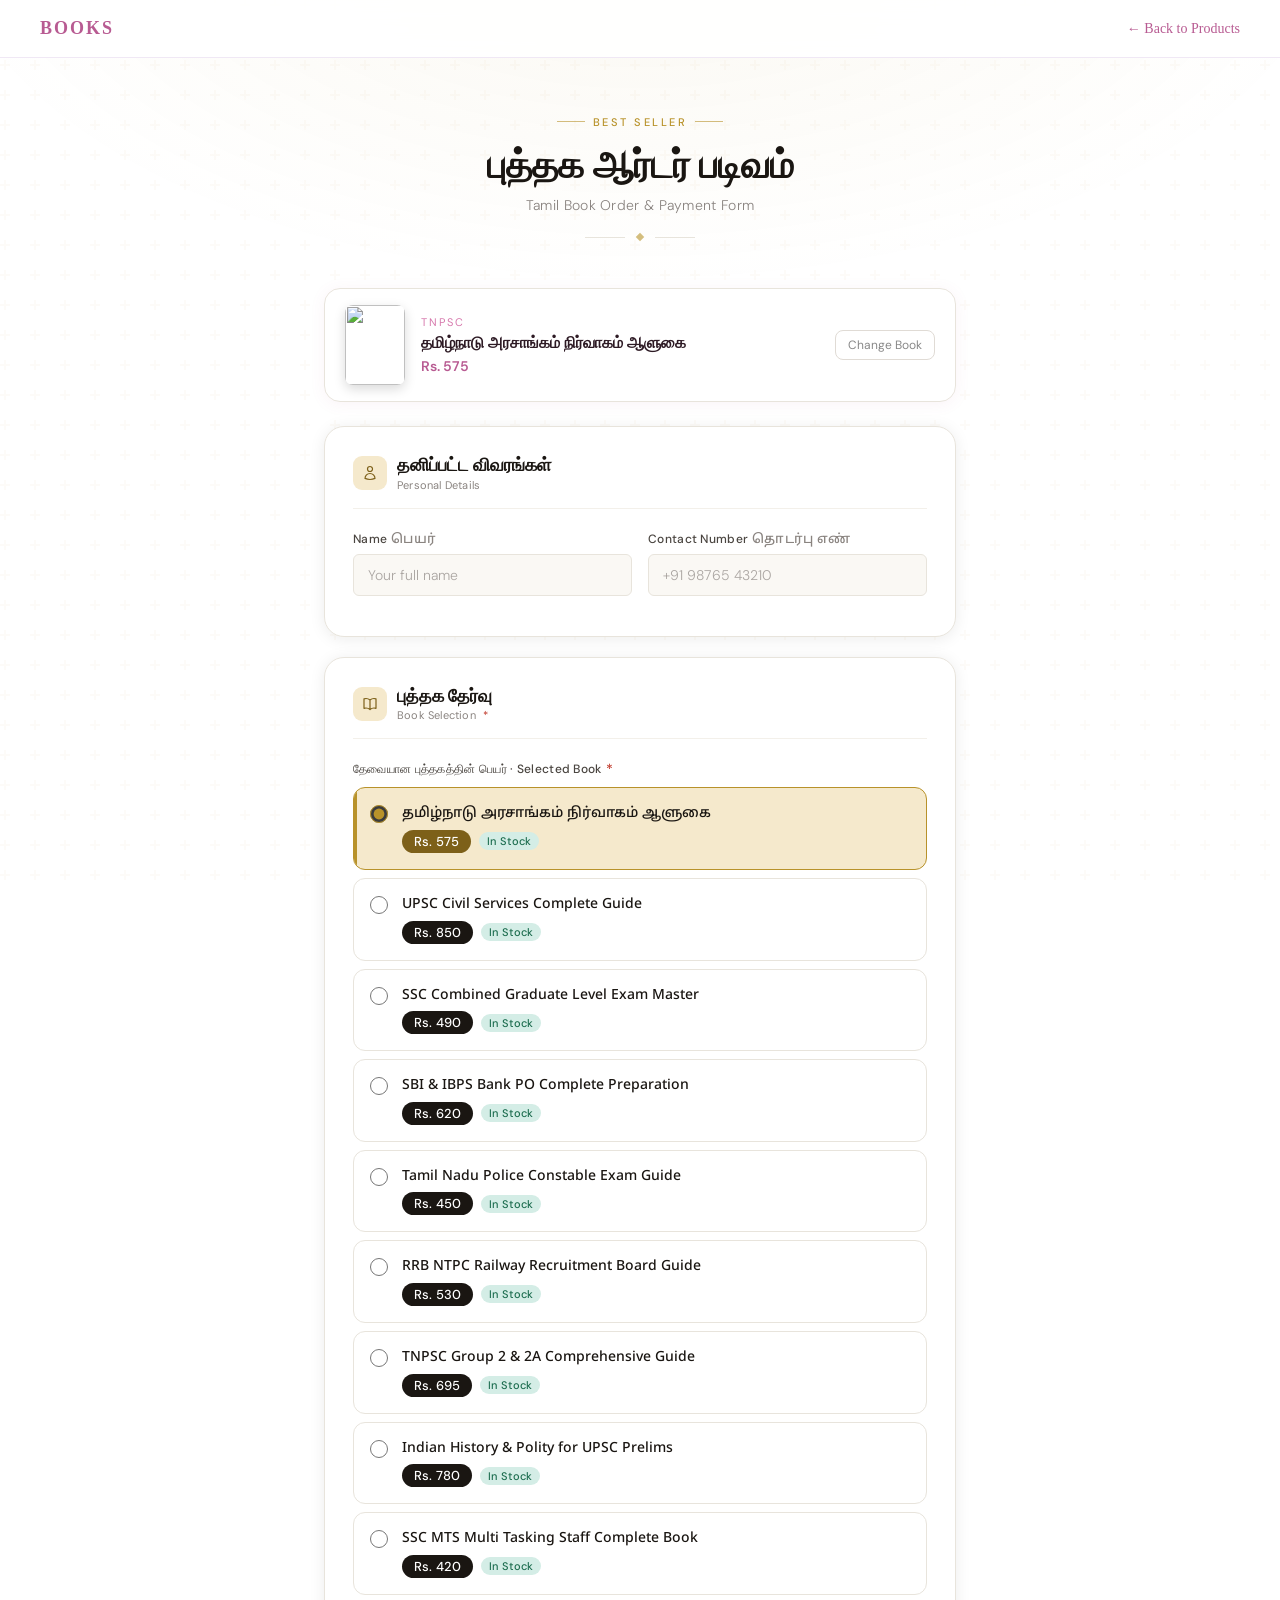
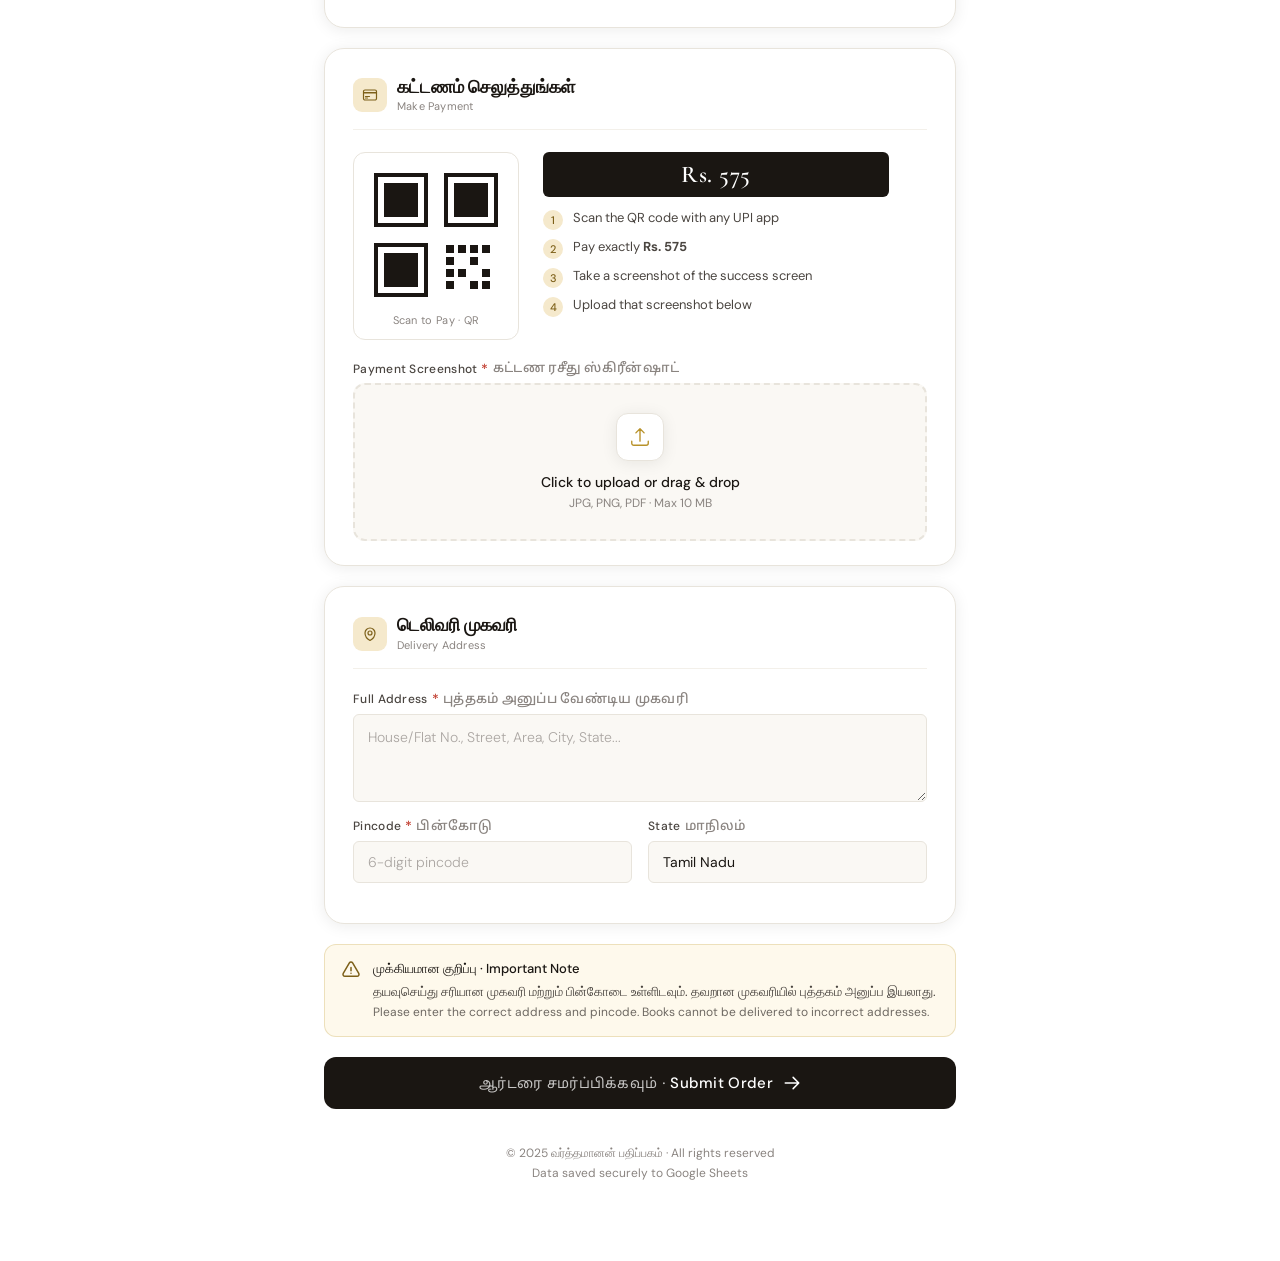
==== order.html @ db27beab "first commit" ====
<!DOCTYPE html>
<html lang="ta">
  <head>
    <meta charset="UTF-8" />
    <meta name="viewport" content="width=device-width, initial-scale=1.0" />
    <title>VARTHAMANAN — Book Order</title>
    <link rel="preconnect" href="https://fonts.googleapis.com" />
    <link rel="preconnect" href="https://fonts.gstatic.com" crossorigin />
    <link href="https://fonts.googleapis.com/css2?family=Noto+Sans+Tamil:wght@300;400;500;600&family=Cormorant+Garamond:ital,wght@0,400;0,600;1,400&family=DM+Sans:wght@300;400;500&display=swap" rel="stylesheet" />
    <link rel="stylesheet" href="./order-style.css" />
  </head>
  <body>

    <!-- NAV from main site -->
    <header style="display:flex;justify-content:space-between;align-items:center;padding:18px 40px;background:rgba(255,255,255,0.9);backdrop-filter:blur(10px);border-bottom:1px solid #f0e8f5;position:sticky;top:0;z-index:100;">
      <a href="index.html" style="font-weight:bold;letter-spacing:2px;font-size:18px;color:#b85b92;text-decoration:none;font-family:Georgia,serif;">BOOKS</a>
      <div style="display:flex;gap:12px;align-items:center;">
        <a href="products.html" style="color:#b85b92;text-decoration:none;font-family:Georgia,serif;font-size:14px;">← Back to Products</a>
      </div>
    </header>

    <div class="page-wrap">
      <!-- Header -->
      <header class="site-header">
        <div class="header-kicker">
          <span id="bookBadgeLabel">Best Seller</span>
        </div>
        <h1 class="header-title">புத்தக ஆர்டர் படிவம்</h1>
        <p class="header-subtitle">Tamil Book Order &amp; Payment Form</p>
        <div class="header-divider">
          <span></span>
          <div class="ornament"></div>
          <span></span>
        </div>
      </header>

      <!-- Selected Book Preview -->
      <div id="selectedBookPreview" style="background:white;border:1px solid #e8e4dc;border-radius:16px;padding:16px 20px;margin-bottom:24px;display:flex;align-items:center;gap:16px;box-shadow:0 2px 16px rgba(184,91,146,0.07);">
        <img id="previewImg" src="" alt="" style="width:60px;height:80px;object-fit:cover;border-radius:8px;box-shadow:0 4px 12px rgba(0,0,0,0.15);" />
        <div>
          <div style="font-size:11px;letter-spacing:2px;text-transform:uppercase;color:#d678ac;margin-bottom:4px;" id="previewCat">TNPSC</div>
          <div style="font-size:16px;font-weight:600;color:#2d1a24;font-family:'Cormorant Garamond',serif;" id="previewTitle">Loading...</div>
          <div style="font-size:14px;color:#b85b92;font-weight:600;margin-top:4px;" id="previewPrice">Rs. 575</div>
        </div>
        <a href="javascript:history.back()" style="margin-left:auto;font-size:12px;color:#888;text-decoration:none;border:1px solid #e0dbd5;padding:6px 12px;border-radius:8px;">Change Book</a>
      </div>

      <!-- Main Form -->
      <div id="mainForm">
        <!-- Personal Details -->
        <div class="card">
          <div class="card-header">
            <div class="card-icon">
              <svg viewBox="0 0 24 24" stroke-linecap="round" stroke-linejoin="round">
                <path d="M15.75 6a3.75 3.75 0 11-7.5 0 3.75 3.75 0 017.5 0zM4.501 20.118a7.5 7.5 0 0114.998 0A17.933 17.933 0 0112 21.75c-2.676 0-5.216-.584-7.499-1.632z"/>
              </svg>
            </div>
            <div>
              <div class="card-title">தனிப்பட்ட விவரங்கள்</div>
              <div class="card-subtitle">Personal Details</div>
            </div>
          </div>
          <div class="form-row">
            <div class="form-group" id="grp-name">
              <label>Name <span class="tamil-label">பெயர்</span></label>
              <input type="text" id="name" placeholder="Your full name" autocomplete="name" />
              <span class="field-error">Please enter your name.</span>
            </div>
            <div class="form-group" id="grp-phone">
              <label>Contact Number <span class="tamil-label">தொடர்பு எண்</span></label>
              <input type="tel" id="phone" placeholder="+91 98765 43210" autocomplete="tel" />
              <span class="field-error">Enter a valid phone number.</span>
            </div>
          </div>
        </div>

        <!-- Book Selection (pre-filled) -->
        <div class="card">
          <div class="card-header">
            <div class="card-icon">
              <svg viewBox="0 0 24 24" stroke-linecap="round" stroke-linejoin="round">
                <path d="M12 6.042A8.967 8.967 0 006 3.75c-1.052 0-2.062.18-3 .512v14.25A8.987 8.987 0 016 18c2.305 0 4.408.867 6 2.292m0-14.25a8.966 8.966 0 016-2.292c1.052 0 2.062.18 3 .512v14.25A8.987 8.987 0 0018 18a8.967 8.967 0 00-6 2.292m0-14.25v14.25"/>
              </svg>
            </div>
            <div>
              <div class="card-title">புத்தக தேர்வு</div>
              <div class="card-subtitle">Book Selection <span style="color:#c0392b;margin-left:4px">*</span></div>
            </div>
          </div>
          <div class="form-group" id="grp-book">
            <label>தேவையான புத்தகத்தின் பெயர் · Selected Book <span class="req">*</span></label>
            <div style="margin-top:4px" id="bookCardsContainer">
              <!-- Dynamically populated -->
            </div>
            <span class="field-error">Please select a book.</span>
          </div>
        </div>

        <!-- Payment -->
        <div class="card">
          <div class="card-header">
            <div class="card-icon">
              <svg viewBox="0 0 24 24" stroke-linecap="round" stroke-linejoin="round">
                <path d="M2.25 8.25h19.5M2.25 9h19.5m-16.5 5.25h6m-6 2.25h3m-3.75 3h15a2.25 2.25 0 002.25-2.25V6.75A2.25 2.25 0 0019.5 4.5h-15a2.25 2.25 0 00-2.25 2.25v10.5A2.25 2.25 0 004.5 19.5z"/>
              </svg>
            </div>
            <div>
              <div class="card-title">கட்டணம் செலுத்துங்கள்</div>
              <div class="card-subtitle">Make Payment</div>
            </div>
          </div>
          <div class="payment-grid">
            <div class="qr-frame">
              <!-- Placeholder QR — replace with real QR image -->
              <svg width="140" height="140" viewBox="0 0 140 140" xmlns="http://www.w3.org/2000/svg">
                <rect width="140" height="140" fill="white"/>
                <rect x="10" y="10" width="50" height="50" fill="none" stroke="#1a1612" stroke-width="4"/>
                <rect x="18" y="18" width="34" height="34" fill="#1a1612"/>
                <rect x="80" y="10" width="50" height="50" fill="none" stroke="#1a1612" stroke-width="4"/>
                <rect x="88" y="18" width="34" height="34" fill="#1a1612"/>
                <rect x="10" y="80" width="50" height="50" fill="none" stroke="#1a1612" stroke-width="4"/>
                <rect x="18" y="88" width="34" height="34" fill="#1a1612"/>
                <rect x="80" y="80" width="8" height="8" fill="#1a1612"/>
                <rect x="92" y="80" width="8" height="8" fill="#1a1612"/>
                <rect x="104" y="80" width="8" height="8" fill="#1a1612"/>
                <rect x="116" y="80" width="8" height="8" fill="#1a1612"/>
                <rect x="80" y="92" width="8" height="8" fill="#1a1612"/>
                <rect x="104" y="92" width="8" height="8" fill="#1a1612"/>
                <rect x="80" y="104" width="8" height="8" fill="#1a1612"/>
                <rect x="92" y="104" width="8" height="8" fill="#1a1612"/>
                <rect x="116" y="104" width="8" height="8" fill="#1a1612"/>
                <rect x="80" y="116" width="8" height="8" fill="#1a1612"/>
                <rect x="104" y="116" width="8" height="8" fill="#1a1612"/>
                <rect x="116" y="116" width="8" height="8" fill="#1a1612"/>
              </svg>
              <div class="qr-label">Scan to Pay · QR</div>
            </div>
            <div>
              <div class="amount-display" id="paymentAmount">Rs. 575</div>
              <div class="payment-steps">
                <div class="payment-step"><div class="ps-num">1</div><span>Scan the QR code with any UPI app</span></div>
                <div class="payment-step"><div class="ps-num">2</div><span>Pay exactly <strong id="payAmtText">Rs. 575</strong></span></div>
                <div class="payment-step"><div class="ps-num">3</div><span>Take a screenshot of the success screen</span></div>
                <div class="payment-step"><div class="ps-num">4</div><span>Upload that screenshot below</span></div>
              </div>
            </div>
          </div>
          <div style="margin-top:20px">
            <label style="margin-bottom:6px">
              Payment Screenshot <span class="req">*</span>
              <span class="tamil-label">கட்டண ரசீது ஸ்கிரீன்ஷாட்</span>
            </label>
            <div class="upload-zone" id="uploadZone">
              <input type="file" id="paymentFile" accept="image/*,.pdf" onchange="handleUpload(this)" ondragover="this.parentElement.classList.add('dragover')" ondragleave="this.parentElement.classList.remove('dragover')" />
              <div class="upload-icon-wrap">
                <svg viewBox="0 0 24 24" stroke-linecap="round" stroke-linejoin="round">
                  <path d="M3 16.5v2.25A2.25 2.25 0 005.25 21h13.5A2.25 2.25 0 0021 18.75V16.5m-13.5-9L12 3m0 0l4.5 4.5M12 3v13.5"/>
                </svg>
              </div>
              <div class="upload-main-text">Click to upload or drag &amp; drop</div>
              <div class="upload-sub-text">JPG, PNG, PDF · Max 10 MB</div>
            </div>
            <div class="upload-success" id="uploadSuccess">
              <svg viewBox="0 0 24 24" stroke-linecap="round" stroke-linejoin="round"><path d="M4.5 12.75l6 6 9-13.5"/></svg>
              <span id="uploadSuccessText">File uploaded successfully</span>
            </div>
          </div>
        </div>

        <!-- Delivery Address -->
        <div class="card">
          <div class="card-header">
            <div class="card-icon">
              <svg viewBox="0 0 24 24" stroke-linecap="round" stroke-linejoin="round">
                <path d="M15 10.5a3 3 0 11-6 0 3 3 0 016 0z"/>
                <path d="M19.5 10.5c0 7.142-7.5 11.25-7.5 11.25S4.5 17.642 4.5 10.5a7.5 7.5 0 1115 0z"/>
              </svg>
            </div>
            <div>
              <div class="card-title">டெலிவரி முகவரி</div>
              <div class="card-subtitle">Delivery Address</div>
            </div>
          </div>
          <div class="form-row full" style="margin-bottom:16px">
            <div class="form-group" id="grp-address">
              <label>Full Address <span class="req">*</span><span class="tamil-label">புத்தகம் அனுப்ப வேண்டிய முகவரி</span></label>
              <textarea id="address" placeholder="House/Flat No., Street, Area, City, State..."></textarea>
              <span class="field-error">Please enter your delivery address.</span>
            </div>
          </div>
          <div class="form-row">
            <div class="form-group" id="grp-pincode">
              <label>Pincode <span class="req">*</span><span class="tamil-label">பின்கோடு</span></label>
              <input type="text" id="pincode" maxlength="6" placeholder="6-digit pincode" inputmode="numeric" />
              <span class="field-error">Enter a valid 6-digit pincode.</span>
            </div>
            <div class="form-group">
              <label>State<span class="tamil-label">மாநிலம்</span></label>
              <input type="text" id="state" placeholder="e.g. Tamil Nadu" value="Tamil Nadu" />
            </div>
          </div>
        </div>

        <!-- Notice -->
        <div class="notice">
          <svg class="notice-icon" viewBox="0 0 24 24" stroke-linecap="round" stroke-linejoin="round">
            <path d="M12 9v3.75m-9.303 3.376c-.866 1.5.217 3.374 1.948 3.374h14.71c1.73 0 2.813-1.874 1.948-3.374L13.949 3.378c-.866-1.5-3.032-1.5-3.898 0L2.697 16.126zM12 15.75h.007v.008H12v-.008z"/>
          </svg>
          <div class="notice-text">
            <strong>முக்கியமான குறிப்பு · Important Note</strong>
            தயவுசெய்து சரியான முகவரி மற்றும் பின்கோடை உள்ளிடவும். தவறான முகவரியில் புத்தகம் அனுப்ப இயலாது.
            <br/><span style="font-size:12px;opacity:0.8">Please enter the correct address and pincode. Books cannot be delivered to incorrect addresses.</span>
          </div>
        </div>

        <!-- Submit -->
        <div class="submit-wrap">
          <button class="btn-submit" id="submitBtn" onclick="submitForm()">
            <span class="spinner" id="spinner"></span>
            <span id="btnText">
              <span class="tamil-text">ஆர்டரை சமர்ப்பிக்கவும் ·</span>
              Submit Order
            </span>
            <svg id="btnArrow" viewBox="0 0 24 24" stroke-linecap="round" stroke-linejoin="round">
              <path d="M13.5 4.5L21 12m0 0l-7.5 7.5M21 12H3"/>
            </svg>
          </button>
        </div>
      </div>

      <!-- Success Screen -->
      <div class="success-screen" id="successScreen">
        <div class="success-ring">
          <svg viewBox="0 0 24 24" stroke-linecap="round" stroke-linejoin="round">
            <path d="M4.5 12.75l6 6 9-13.5"/>
          </svg>
        </div>
        <h2 class="success-title">Order Confirmed!</h2>
        <p class="success-msg">Your book order has been successfully submitted. We'll process and dispatch it shortly.</p>
        <p class="success-msg-ta">உங்கள் புத்தக ஆர்டர் வெற்றிகரமாக பதிவு செய்யப்பட்டது. விரைவில் அனுப்பப்படும்.</p>
        <div class="success-ref" id="successRef">Order ID: —</div>
        <br/>
        <div style="display:flex;gap:12px;justify-content:center;flex-wrap:wrap;margin-top:8px;">
          <button class="btn-new-order" onclick="resetForm()">Place Another Order</button>
          <a href="products.html" class="btn-new-order" style="background:#b85b92;text-decoration:none;">Browse More Books</a>
        </div>
      </div>

      <footer class="page-footer">
        <p>© 2025 வர்த்தமானன் பதிப்பகம் · All rights reserved</p>
        <p style="margin-top:4px">Data saved securely to Google Sheets</p>
      </footer>
    </div>

    <script>
      const books = [
        { id: 1, category: 'TNPSC', title: 'தமிழ்நாடு அரசாங்கம் நிர்வாகம் ஆளுகை', price: 575, badge: 'Best Seller', img: 'https://covers.openlibrary.org/b/id/10523338-L.jpg' },
        { id: 2, category: 'UPSC', title: 'UPSC Civil Services Complete Guide', price: 850, badge: 'New Arrival', img: 'https://covers.openlibrary.org/b/id/11153222-L.jpg' },
        { id: 3, category: 'SSC', title: 'SSC Combined Graduate Level Exam Master', price: 490, badge: 'Popular', img: 'https://covers.openlibrary.org/b/id/10594765-L.jpg' },
        { id: 4, category: 'BANKING', title: 'SBI & IBPS Bank PO Complete Preparation', price: 620, badge: 'Top Rated', img: 'https://covers.openlibrary.org/b/id/10909258-L.jpg' },
        { id: 5, category: 'POLICE', title: 'Tamil Nadu Police Constable Exam Guide', price: 450, badge: 'Best Seller', img: 'https://covers.openlibrary.org/b/id/8231856-L.jpg' },
        { id: 6, category: 'RAILWAY', title: 'RRB NTPC Railway Recruitment Board Guide', price: 530, badge: 'New Edition', img: 'https://covers.openlibrary.org/b/id/10521267-L.jpg' },
        { id: 7, category: 'TNPSC', title: 'TNPSC Group 2 & 2A Comprehensive Guide', price: 695, badge: 'Best Seller', img: 'https://covers.openlibrary.org/b/id/10521267-L.jpg' },
        { id: 8, category: 'UPSC', title: 'Indian History & Polity for UPSC Prelims', price: 780, badge: 'Top Rated', img: 'https://covers.openlibrary.org/b/id/10594765-L.jpg' },
        { id: 9, category: 'SSC', title: 'SSC MTS Multi Tasking Staff Complete Book', price: 420, badge: 'Popular', img: 'https://covers.openlibrary.org/b/id/10909258-L.jpg' },
      ];

      const urlParams = new URLSearchParams(window.location.search);
      const selectedId = parseInt(urlParams.get('id')) || 1;
      const selectedBook = books.find(b => b.id === selectedId) || books[0];

      // Update preview
      document.getElementById('previewImg').src = selectedBook.img;
      document.getElementById('previewTitle').textContent = selectedBook.title;
      document.getElementById('previewCat').textContent = selectedBook.category;
      document.getElementById('previewPrice').textContent = 'Rs. ' + selectedBook.price;
      document.getElementById('bookBadgeLabel').textContent = selectedBook.badge;
      document.getElementById('paymentAmount').textContent = 'Rs. ' + selectedBook.price;
      document.getElementById('payAmtText').textContent = 'Rs. ' + selectedBook.price;

      // Render book cards (pre-select current book, show all options)
      const container = document.getElementById('bookCardsContainer');
      container.innerHTML = books.map(b => `
        <div class="book-card ${b.id === selectedId ? 'selected' : ''}" id="bookCard${b.id}" onclick="selectBook(this,'bookRadio${b.id}','${b.price}')">
          <input type="radio" name="book" id="bookRadio${b.id}" value="${b.title}" ${b.id === selectedId ? 'checked' : ''} />
          <div class="book-info">
            <div class="book-name">${b.title}</div>
            <div class="book-meta">
              <span class="price-tag">Rs. ${b.price}</span>
              <span class="avail-badge">In Stock</span>
            </div>
          </div>
        </div>
      `).join('');

      let uploadedFile = null;
      let currentPrice = selectedBook.price;

      function selectBook(card, radioId, price) {
        document.querySelectorAll('.book-card').forEach(c => c.classList.remove('selected'));
        card.classList.add('selected');
        document.getElementById(radioId).checked = true;
        clearError('grp-book');
        currentPrice = price;
        document.getElementById('paymentAmount').textContent = 'Rs. ' + price;
        document.getElementById('payAmtText').textContent = 'Rs. ' + price;
      }

      function handleUpload(input) {
        if (!input.files || !input.files[0]) return;
        uploadedFile = input.files[0];
        const el = document.getElementById('uploadSuccess');
        document.getElementById('uploadSuccessText').textContent = '✓ ' + uploadedFile.name;
        el.classList.add('show');
        document.getElementById('uploadZone').style.borderColor = 'var(--green)';
        input.parentElement.classList.remove('dragover');
      }

      function setError(groupId, msg) {
        const g = document.getElementById(groupId);
        if (!g) return;
        g.classList.add('has-error');
        const e = g.querySelector('.field-error');
        if (e && msg) e.textContent = msg;
      }

      function clearError(groupId) {
        const g = document.getElementById(groupId);
        if (g) g.classList.remove('has-error');
      }

      document.querySelectorAll('input, textarea').forEach(el => {
        el.addEventListener('input', () => clearError(el.closest('.form-group')?.id));
      });

      async function submitForm() {
        let valid = true;

        function fileToBase64(file) {
          return new Promise((resolve, reject) => {
            const reader = new FileReader();
            reader.readAsDataURL(file);
            reader.onload = () => resolve(reader.result);
            reader.onerror = error => reject(error);
          });
        }

        const name = document.getElementById('name').value.trim();
        const phone = document.getElementById('phone').value.trim();
        const book = document.querySelector('input[name="book"]:checked');
        const address = document.getElementById('address').value.trim();
        const pincode = document.getElementById('pincode').value.trim();
        const gsUrl = 'https://script.google.com/macros/s/AKfycbxJbx90FDDEFKErMP4-sfPPcsj8jLGQ_5H6HNcYlM1YfmKOBkejlnZt8O0Jnx4tTmvB/exec';

        if (!book) { setError('grp-book', 'Please select a book.'); valid = false; }
        if (!address) { setError('grp-address', 'Please enter your delivery address.'); valid = false; }
        if (!pincode || !/^\d{6}$/.test(pincode)) { setError('grp-pincode', 'Enter a valid 6-digit pincode.'); valid = false; }

        if (!valid) {
          document.querySelector('.has-error')?.scrollIntoView({ behavior: 'smooth', block: 'center' });
          return;
        }

        const btn = document.getElementById('submitBtn');
        btn.disabled = true;
        document.getElementById('spinner').style.display = 'block';
        document.getElementById('btnText').style.display = 'none';
        document.getElementById('btnArrow').style.display = 'none';

        const orderId = 'ORD-' + Date.now().toString(36).toUpperCase();
        let base64Image = '';
        if (uploadedFile) base64Image = await fileToBase64(uploadedFile);

        const payload = {
          orderId,
          timestamp: new Date().toLocaleString('en-IN', { timeZone: 'Asia/Kolkata' }),
          name: name || '—',
          phone: phone || '—',
          book: book.value + ' — Rs.' + currentPrice,
          image: base64Image,
          address,
          pincode,
          state: document.getElementById('state').value.trim() || 'Tamil Nadu',
        };

        const formData = new URLSearchParams();
        for (let key in payload) formData.append(key, payload[key]);

        try {
          await fetch(gsUrl, { method: 'POST', mode: 'no-cors', body: formData });
          document.getElementById('mainForm').style.display = 'none';
          const ss = document.getElementById('successScreen');
          ss.style.display = 'block';
          document.getElementById('successRef').textContent = 'Order ID: ' + orderId;
          window.scrollTo({ top: 0, behavior: 'smooth' });
        } catch (err) {
          btn.disabled = false;
          document.getElementById('spinner').style.display = 'none';
          document.getElementById('btnText').style.display = 'inline';
          document.getElementById('btnArrow').style.display = 'inline';
          alert('Submission failed. Please try again.\n' + err.message);
        }
      }

      function resetForm() {
        document.getElementById('mainForm').style.display = 'block';
        document.getElementById('successScreen').style.display = 'none';
        document.getElementById('name').value = '';
        document.getElementById('phone').value = '';
        document.getElementById('address').value = '';
        document.getElementById('pincode').value = '';
        document.querySelectorAll('.book-card').forEach(c => c.classList.remove('selected'));
        document.getElementById(`bookCard${selectedId}`)?.classList.add('selected');
        document.getElementById(`bookRadio${selectedId}`).checked = true;
        document.getElementById('uploadSuccess').classList.remove('show');
        document.getElementById('uploadZone').style.borderColor = '';
        uploadedFile = null;
        const btn = document.getElementById('submitBtn');
        btn.disabled = false;
        document.getElementById('spinner').style.display = 'none';
        document.getElementById('btnText').style.display = 'inline';
        document.getElementById('btnArrow').style.display = 'inline';
        window.scrollTo({ top: 0, behavior: 'smooth' });
      }
    </script>
  </body>
</html>
---- order-style.css ----
:root {
  --ink: #1a1612; --ink-soft: #4a4540; --ink-muted: #8a8480;
  --paper: #faf8f4; --paper-2: #f3f0ea; --paper-3: #e8e4dc;
  --gold: #b8922a; --gold-lt: #f5e9cc; --gold-dk: #7d6019;
  --red: #c0392b; --green: #1e6e50; --green-lt: #d4ede6;
  --radius-sm: 6px; --radius: 12px; --radius-lg: 20px;
  --shadow: 0 2px 16px rgba(26,22,18,0.08);
  --shadow-lg: 0 8px 40px rgba(26,22,18,0.14);
}
*,*::before,*::after { box-sizing:border-box; margin:0; padding:0; }
html { scroll-behavior:smooth; }
body {
  font-family:"DM Sans",sans-serif; background:white;
  color:var(--ink); min-height:100vh; overflow-x:hidden;
}
body::before {
  content:""; position:fixed; inset:0;
  background-image:radial-gradient(ellipse 80% 60% at 50% -10%,rgba(184,146,42,0.07) 0%,transparent 70%),
    url("data:image/svg+xml,%3Csvg width='60' height='60' viewBox='0 0 60 60' xmlns='http://www.w3.org/2000/svg'%3E%3Cg fill='none' fill-rule='evenodd'%3E%3Cg fill='%23b8922a' fill-opacity='0.03'%3E%3Cpath d='M36 34v-4h-2v4h-4v2h4v4h2v-4h4v-2h-4zm0-30V0h-2v4h-4v2h4v4h2V6h4V4h-4zM6 34v-4H4v4H0v2h4v4h2v-4h4v-2H6zM6 4V0H4v4H0v2h4v4h2V6h4V4H6z'/%3E%3C/g%3E%3C/g%3E%3C/svg%3E");
  pointer-events:none; z-index:0;
}
.page-wrap { position:relative; z-index:1; max-width:680px; margin:0 auto; padding:48px 24px 80px; }
.site-header { text-align:center; margin-bottom:48px; animation:fadeUp 0.6s ease both; }
.header-kicker {
  display:inline-flex; align-items:center; gap:8px; font-size:11px;
  letter-spacing:2.5px; text-transform:uppercase; color:var(--gold);
  font-weight:500; margin-bottom:16px;
}
.header-kicker::before,.header-kicker::after { content:""; display:block; width:28px; height:1px; background:var(--gold); opacity:0.6; }
.header-title { font-family:"Cormorant Garamond",serif; font-size:38px; font-weight:600; line-height:1.15; color:var(--ink); margin-bottom:8px; }
.header-subtitle { font-size:14px; color:var(--ink-muted); font-weight:300; letter-spacing:0.3px; }
.header-divider { display:flex; align-items:center; gap:12px; margin-top:20px; justify-content:center; }
.header-divider span { width:40px; height:1px; background:var(--paper-3); }
.header-divider .ornament { width:6px; height:6px; background:var(--gold); transform:rotate(45deg); opacity:0.6; }
.card {
  background:white; border:1px solid var(--paper-3); border-radius:var(--radius-lg);
  padding:28px 28px 24px; margin-bottom:20px; box-shadow:var(--shadow);
  animation:fadeUp 0.5s ease both;
}
.card:nth-child(2){animation-delay:0.1s;} .card:nth-child(3){animation-delay:0.2s;}
.card:nth-child(4){animation-delay:0.3s;} .card:nth-child(5){animation-delay:0.4s;}
.card-header { display:flex; align-items:center; gap:10px; margin-bottom:22px; padding-bottom:16px; border-bottom:1px solid var(--paper-2); }
.card-icon { width:34px; height:34px; border-radius:9px; background:var(--gold-lt); display:flex; align-items:center; justify-content:center; flex-shrink:0; }
.card-icon svg { width:16px; height:16px; stroke:var(--gold-dk); fill:none; stroke-width:1.8; }
.card-title { font-family:"Cormorant Garamond",serif; font-size:18px; font-weight:600; color:var(--ink); line-height:1.2; }
.card-subtitle { font-size:11px; color:var(--ink-muted); margin-top:1px; letter-spacing:0.2px; }
.form-row { display:grid; grid-template-columns:1fr 1fr; gap:16px; margin-bottom:16px; }
.form-row.full { grid-template-columns:1fr; }
.form-group { display:flex; flex-direction:column; gap:6px; }
label { font-size:12px; font-weight:500; color:var(--ink-soft); letter-spacing:0.3px; display:flex; align-items:center; gap:4px; }
label .req { color:var(--red); font-size:14px; line-height:1; }
.tamil-label { font-family:"Noto Sans Tamil",sans-serif; font-size:13px; color:var(--ink-muted); display:block; margin-top:1px; }
input[type="text"],input[type="tel"],input[type="number"],textarea,select {
  width:100%; padding:11px 14px; border:1.5px solid var(--paper-3); border-radius:var(--radius-sm);
  font-size:14px; font-family:"DM Sans",sans-serif; color:var(--ink); background:var(--paper);
  transition:border-color 0.2s,box-shadow 0.2s,background 0.2s; outline:none; -webkit-appearance:none;
}
input:focus,textarea:focus,select:focus { border-color:var(--gold); background:white; box-shadow:0 0 0 3px rgba(184,146,42,0.12); }
input::placeholder,textarea::placeholder { color:var(--ink-muted); opacity:0.7; font-weight:300; }
textarea { resize:vertical; min-height:88px; line-height:1.6; }
.book-card {
  border:1.5px solid var(--paper-3); border-radius:var(--radius); padding:16px; cursor:pointer;
  transition:all 0.2s; display:flex; gap:14px; align-items:flex-start;
  position:relative; overflow:hidden; margin-bottom:8px;
}
.book-card::before { content:""; position:absolute; left:0; top:0; bottom:0; width:3px; background:transparent; transition:background 0.2s; }
.book-card:hover { border-color:rgba(184,146,42,0.4); background:#fdfcf6; }
.book-card.selected { border-color:var(--gold); background:var(--gold-lt); }
.book-card.selected::before { background:var(--gold); }
.book-card input[type="radio"] { width:18px; height:18px; accent-color:var(--gold); margin-top:1px; flex-shrink:0; cursor:pointer; }
.book-info { flex:1; }
.book-name { font-family:"Noto Sans Tamil",sans-serif; font-size:14px; font-weight:500; color:var(--ink); margin-bottom:6px; line-height:1.4; }
.book-meta { display:flex; align-items:center; gap:8px; flex-wrap:wrap; }
.price-tag { background:var(--ink); color:white; font-size:13px; font-weight:500; padding:3px 12px; border-radius:30px; letter-spacing:0.2px; }
.book-card.selected .price-tag { background:var(--gold-dk); }
.avail-badge { font-size:11px; color:var(--green); background:var(--green-lt); padding:2px 8px; border-radius:20px; font-weight:500; }
.payment-grid { display:grid; grid-template-columns:auto 1fr; gap:24px; align-items:start; }
.qr-frame { background:white; border:1.5px solid var(--paper-3); border-radius:var(--radius); padding:12px; display:flex; flex-direction:column; align-items:center; gap:8px; min-width:160px; }
.qr-label { font-size:11px; color:var(--ink-muted); text-align:center; letter-spacing:0.3px; }
.amount-display { background:var(--ink); color:white; font-family:"Cormorant Garamond",serif; font-size:24px; font-weight:600; padding:8px 18px; border-radius:var(--radius-sm); letter-spacing:0.5px; text-align:center; margin-bottom:12px; width:90%; }
.payment-steps { display:flex; flex-direction:column; gap:8px; }
.payment-step { display:flex; align-items:flex-start; gap:10px; font-size:13px; color:var(--ink-soft); line-height:1.4; }
.payment-step .ps-num { width:20px; height:20px; border-radius:50%; background:var(--gold-lt); color:var(--gold-dk); font-size:11px; font-weight:500; display:flex; align-items:center; justify-content:center; flex-shrink:0; margin-top:1px; }
.upload-zone { position:relative; border:2px dashed var(--paper-3); border-radius:var(--radius); padding:28px 20px; text-align:center; cursor:pointer; transition:all 0.25s; background:var(--paper); }
.upload-zone:hover,.upload-zone.dragover { border-color:var(--gold); background:var(--gold-lt); }
.upload-zone input[type="file"] { position:absolute; inset:0; opacity:0; cursor:pointer; width:100%; height:100%; border:none; background:none; box-shadow:none; padding:0; }
.upload-zone input[type="file"]:focus { box-shadow:none; border:none; }
.upload-icon-wrap { width:48px; height:48px; margin:0 auto 12px; border-radius:12px; background:white; border:1px solid var(--paper-3); display:flex; align-items:center; justify-content:center; box-shadow:var(--shadow); }
.upload-icon-wrap svg { width:22px; height:22px; stroke:var(--gold); fill:none; stroke-width:1.5; }
.upload-main-text { font-size:14px; font-weight:500; color:var(--ink); margin-bottom:4px; }
.upload-sub-text { font-size:12px; color:var(--ink-muted); }
.upload-success { display:none; align-items:center; gap:10px; background:var(--green-lt); border-radius:var(--radius-sm); padding:10px 14px; margin-top:10px; font-size:13px; color:var(--green); font-weight:500; }
.upload-success.show { display:flex; }
.upload-success svg { width:16px; height:16px; stroke:var(--green); fill:none; stroke-width:2.5; flex-shrink:0; }
.notice { display:flex; gap:12px; background:#fef9ec; border:1px solid rgba(184,146,42,0.25); border-radius:var(--radius); padding:14px 16px; margin-bottom:20px; }
.notice-icon { width:20px; height:20px; flex-shrink:0; stroke:var(--gold-dk); fill:none; stroke-width:1.8; margin-top:1px; }
.notice-text { font-size:13px; color:var(--ink-soft); line-height:1.55; }
.notice-text strong { color:var(--ink); font-weight:500; display:block; margin-bottom:3px; }
.submit-wrap { animation:fadeUp 0.5s 0.5s ease both; }
.btn-submit { width:100%; padding:16px 24px; background:var(--ink); color:white; border:none; border-radius:var(--radius); font-family:"DM Sans",sans-serif; font-size:15px; font-weight:500; letter-spacing:0.3px; cursor:pointer; transition:all 0.25s; display:flex; align-items:center; justify-content:center; gap:10px; position:relative; overflow:hidden; }
.btn-submit:hover { background:#2d2820; transform:translateY(-1px); box-shadow:0 6px 24px rgba(26,22,18,0.2); }
.btn-submit:disabled { background:var(--ink-muted); cursor:not-allowed; transform:none; }
.btn-submit .tamil-text { font-family:"Noto Sans Tamil",sans-serif; font-size:14px; font-weight:400; opacity:0.75; }
.btn-submit svg { width:18px; height:18px; stroke:currentColor; fill:none; stroke-width:2; }
.spinner { width:18px; height:18px; border:2px solid rgba(255,255,255,0.3); border-top-color:white; border-radius:50%; animation:spin 0.7s linear infinite; display:none; }
.success-screen { display:none; text-align:center; padding:60px 24px; animation:fadeUp 0.6s ease both; }
.success-ring { width:80px; height:80px; border-radius:50%; background:var(--green-lt); display:flex; align-items:center; justify-content:center; margin:0 auto 24px; animation:popIn 0.5s cubic-bezier(0.175,0.885,0.32,1.275) both; }
.success-ring svg { width:36px; height:36px; stroke:var(--green); fill:none; stroke-width:2.5; stroke-dasharray:60; stroke-dashoffset:60; animation:drawCheck 0.4s 0.3s ease forwards; }
.success-title { font-family:"Cormorant Garamond",serif; font-size:32px; font-weight:600; color:var(--ink); margin-bottom:10px; }
.success-msg { font-size:15px; color:var(--ink-soft); line-height:1.6; max-width:400px; margin:0 auto 8px; }
.success-msg-ta { font-family:"Noto Sans Tamil",sans-serif; font-size:14px; color:var(--ink-muted); }
.success-ref { display:inline-block; background:var(--paper-2); border:1px solid var(--paper-3); border-radius:var(--radius-sm); padding:8px 20px; font-size:13px; color:var(--ink-muted); margin-top:20px; font-weight:500; }
.btn-new-order { margin-top:28px; display:inline-flex; align-items:center; gap:8px; padding:12px 28px; background:var(--ink); color:white; border:none; border-radius:var(--radius-sm); font-size:14px; font-family:"DM Sans",sans-serif; cursor:pointer; transition:background 0.2s; }
.btn-new-order:hover { background:#2d2820; }
.field-error { font-size:11px; color:var(--red); margin-top:-2px; display:none; font-weight:500; }
.has-error input,.has-error textarea { border-color:var(--red) !important; box-shadow:0 0 0 3px rgba(192,57,43,0.1) !important; }
.has-error .field-error { display:block; }
.page-footer { text-align:center; margin-top:36px; font-size:12px; color:var(--ink-muted); }
.page-footer a { color:var(--gold-dk); text-decoration:none; }
@keyframes fadeUp { from{opacity:0;transform:translateY(16px)} to{opacity:1;transform:translateY(0)} }
@keyframes popIn { from{transform:scale(0.5);opacity:0} to{transform:scale(1);opacity:1} }
@keyframes drawCheck { to{stroke-dashoffset:0} }
@keyframes spin { to{transform:rotate(360deg)} }
@media(max-width:520px){
  .page-wrap{padding:32px 16px 60px}
  .header-title{font-size:28px}
  .card{padding:20px 18px}
  .form-row{grid-template-columns:1fr;gap:12px}
  .payment-grid{grid-template-columns:1fr}
}
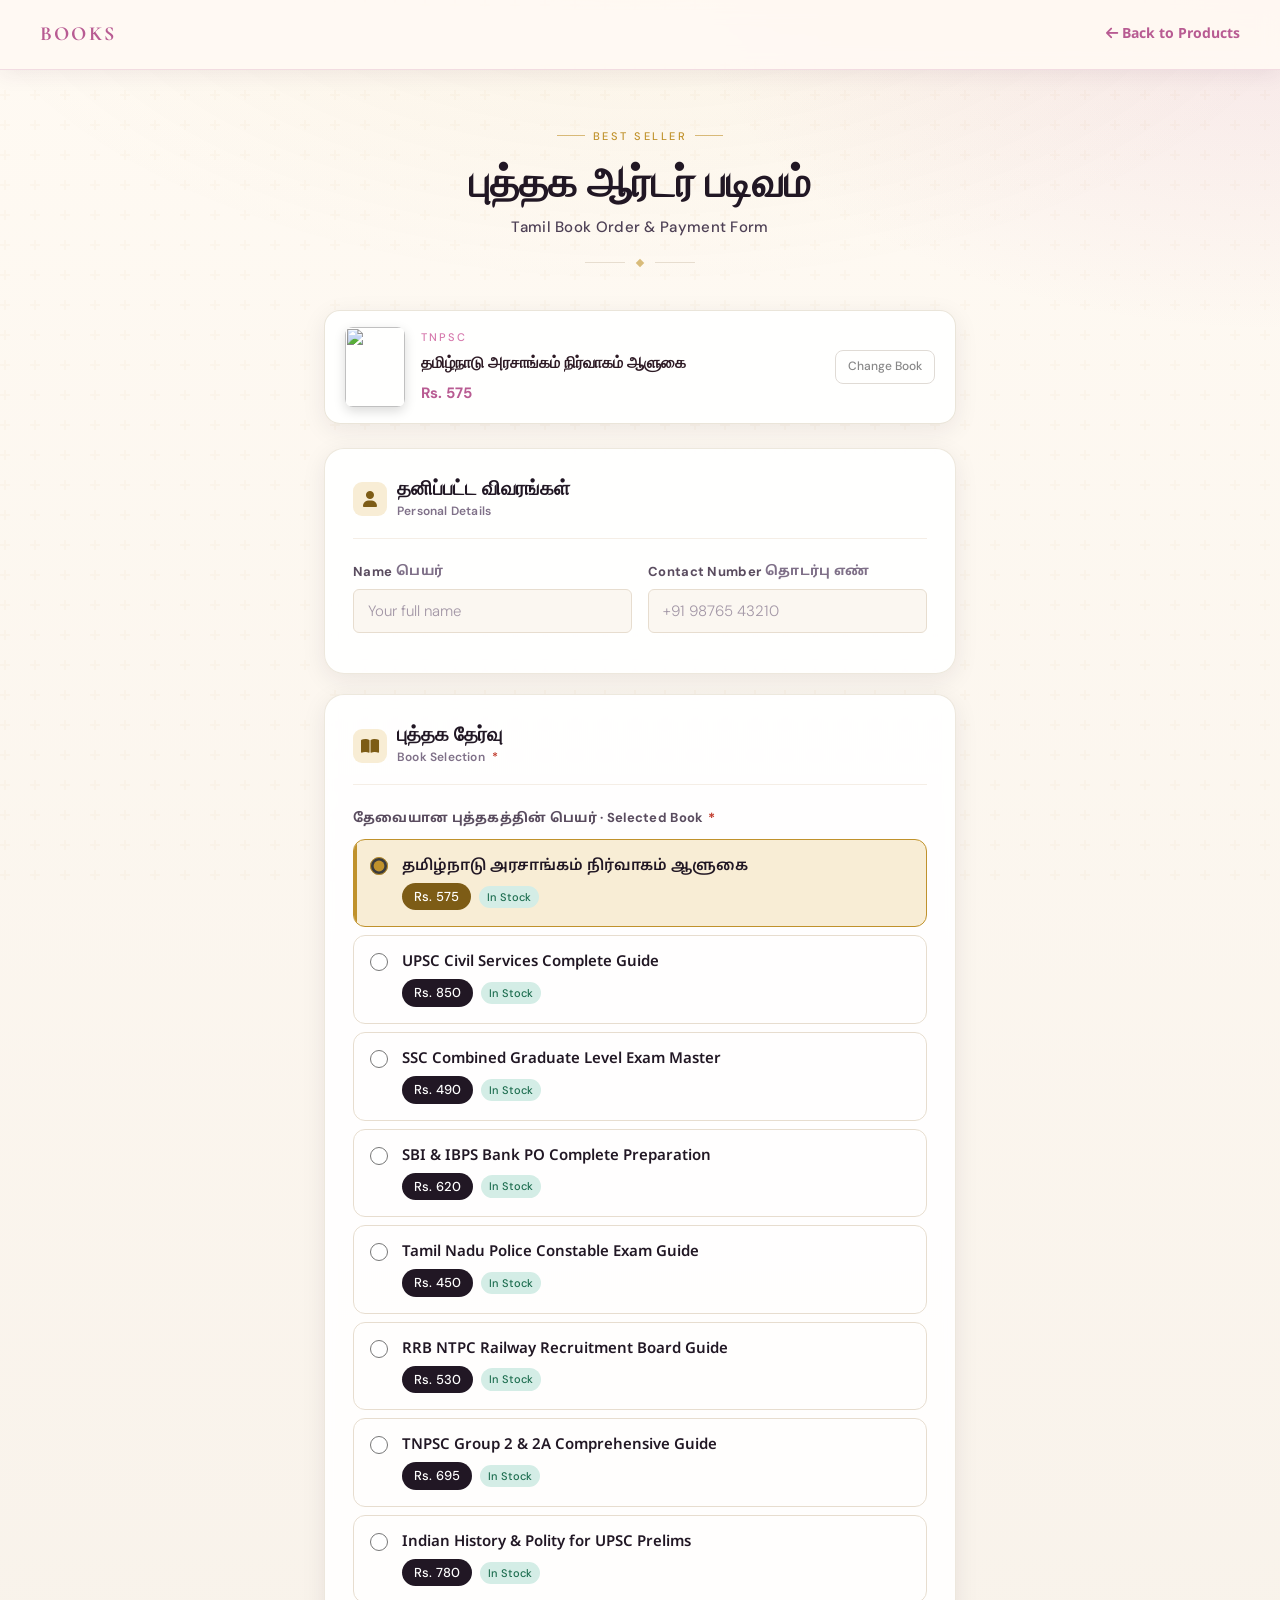
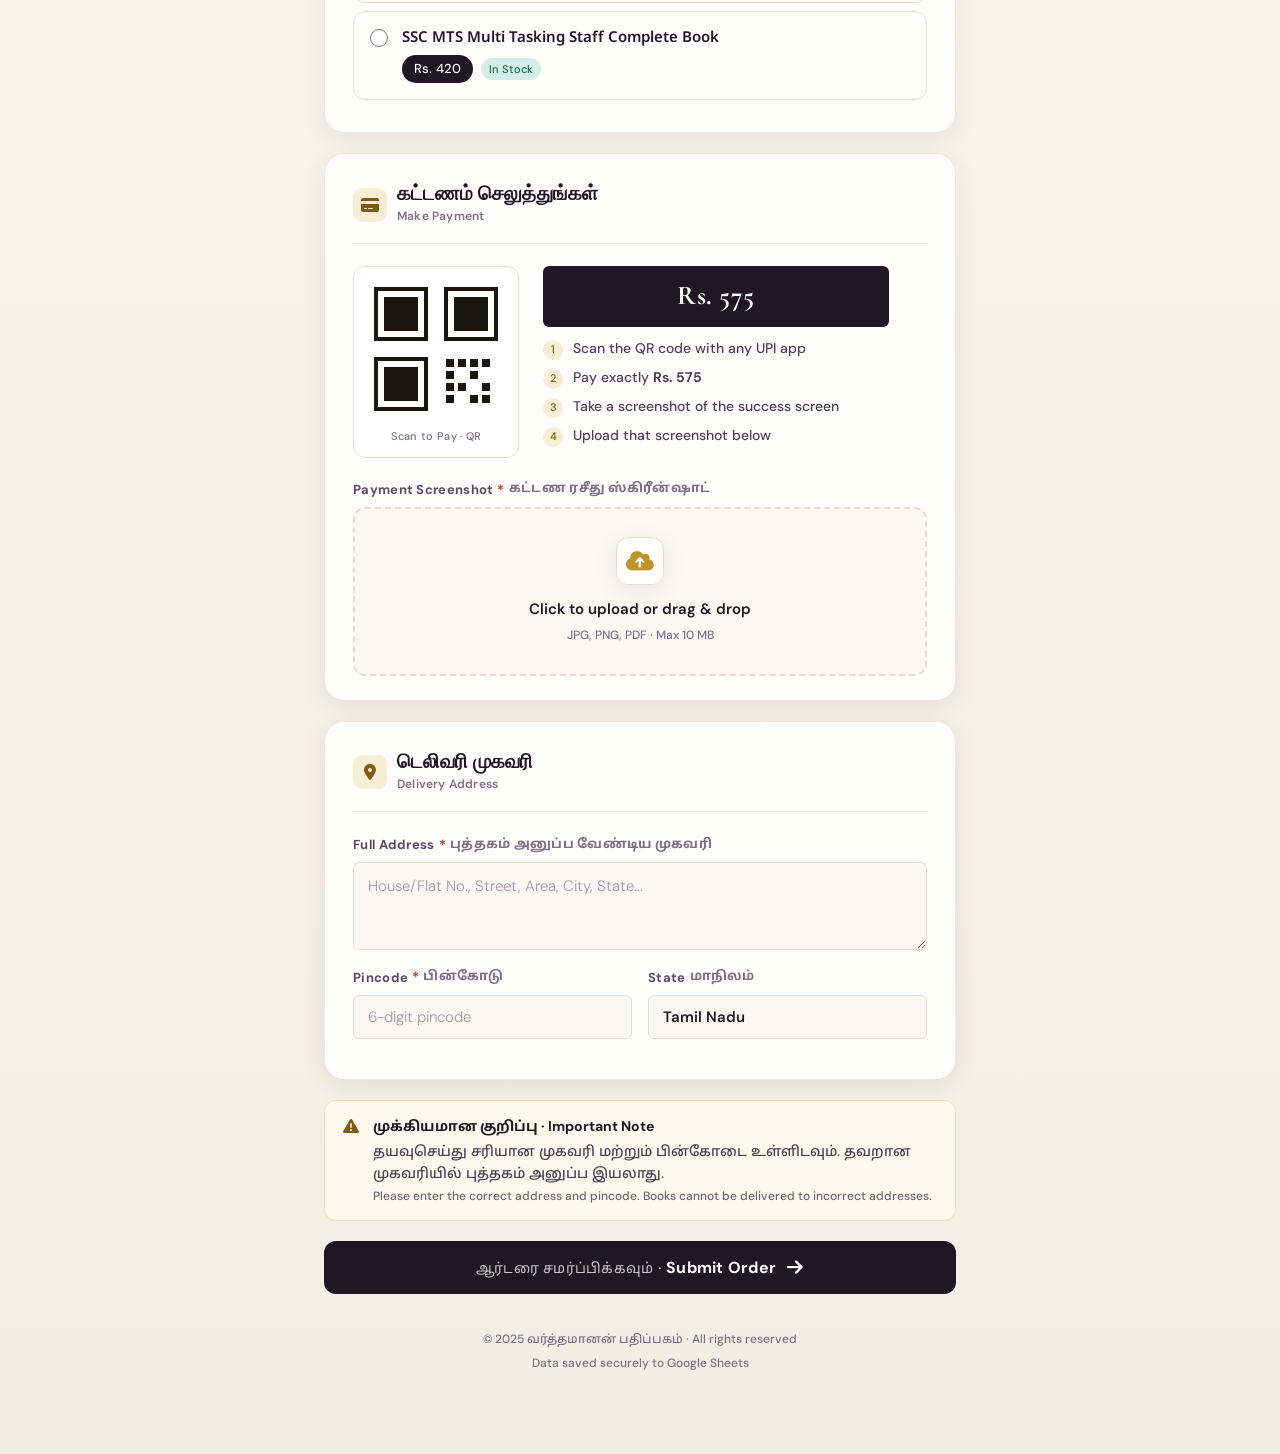
==== commit c0eba360: "update" ====
--- a/order.html
+++ b/order.html
@@ -7,6 +7,7 @@
     <link rel="preconnect" href="https://fonts.googleapis.com" />
     <link rel="preconnect" href="https://fonts.gstatic.com" crossorigin />
     <link href="https://fonts.googleapis.com/css2?family=Noto+Sans+Tamil:wght@300;400;500;600&family=Cormorant+Garamond:ital,wght@0,400;0,600;1,400&family=DM+Sans:wght@300;400;500&display=swap" rel="stylesheet" />
+    <link rel="stylesheet" href="https://cdnjs.cloudflare.com/ajax/libs/font-awesome/6.7.2/css/all.min.css" />
     <link rel="stylesheet" href="./order-style.css" />
   </head>
   <body>
@@ -15,7 +16,7 @@
     <header style="display:flex;justify-content:space-between;align-items:center;padding:18px 40px;background:rgba(255,255,255,0.9);backdrop-filter:blur(10px);border-bottom:1px solid #f0e8f5;position:sticky;top:0;z-index:100;">
       <a href="index.html" style="font-weight:bold;letter-spacing:2px;font-size:18px;color:#b85b92;text-decoration:none;font-family:Georgia,serif;">BOOKS</a>
       <div style="display:flex;gap:12px;align-items:center;">
-        <a href="products.html" style="color:#b85b92;text-decoration:none;font-family:Georgia,serif;font-size:14px;">← Back to Products</a>
+        <a href="products.html" style="color:#b85b92;text-decoration:none;font-family:Georgia,serif;font-size:14px;"><i class="fa-solid fa-arrow-left" aria-hidden="true"></i> Back to Products</a>
       </div>
     </header>
 
@@ -51,9 +52,7 @@
         <div class="card">
           <div class="card-header">
             <div class="card-icon">
-              <svg viewBox="0 0 24 24" stroke-linecap="round" stroke-linejoin="round">
-                <path d="M15.75 6a3.75 3.75 0 11-7.5 0 3.75 3.75 0 017.5 0zM4.501 20.118a7.5 7.5 0 0114.998 0A17.933 17.933 0 0112 21.75c-2.676 0-5.216-.584-7.499-1.632z"/>
-              </svg>
+              <i class="fa-solid fa-user" aria-hidden="true"></i>
             </div>
             <div>
               <div class="card-title">தனிப்பட்ட விவரங்கள்</div>
@@ -78,9 +77,7 @@
         <div class="card">
           <div class="card-header">
             <div class="card-icon">
-              <svg viewBox="0 0 24 24" stroke-linecap="round" stroke-linejoin="round">
-                <path d="M12 6.042A8.967 8.967 0 006 3.75c-1.052 0-2.062.18-3 .512v14.25A8.987 8.987 0 016 18c2.305 0 4.408.867 6 2.292m0-14.25a8.966 8.966 0 016-2.292c1.052 0 2.062.18 3 .512v14.25A8.987 8.987 0 0018 18a8.967 8.967 0 00-6 2.292m0-14.25v14.25"/>
-              </svg>
+              <i class="fa-solid fa-book-open" aria-hidden="true"></i>
             </div>
             <div>
               <div class="card-title">புத்தக தேர்வு</div>
@@ -100,9 +97,7 @@
         <div class="card">
           <div class="card-header">
             <div class="card-icon">
-              <svg viewBox="0 0 24 24" stroke-linecap="round" stroke-linejoin="round">
-                <path d="M2.25 8.25h19.5M2.25 9h19.5m-16.5 5.25h6m-6 2.25h3m-3.75 3h15a2.25 2.25 0 002.25-2.25V6.75A2.25 2.25 0 0019.5 4.5h-15a2.25 2.25 0 00-2.25 2.25v10.5A2.25 2.25 0 004.5 19.5z"/>
-              </svg>
+              <i class="fa-solid fa-credit-card" aria-hidden="true"></i>
             </div>
             <div>
               <div class="card-title">கட்டணம் செலுத்துங்கள்</div>
@@ -153,15 +148,13 @@
             <div class="upload-zone" id="uploadZone">
               <input type="file" id="paymentFile" accept="image/*,.pdf" onchange="handleUpload(this)" ondragover="this.parentElement.classList.add('dragover')" ondragleave="this.parentElement.classList.remove('dragover')" />
               <div class="upload-icon-wrap">
-                <svg viewBox="0 0 24 24" stroke-linecap="round" stroke-linejoin="round">
-                  <path d="M3 16.5v2.25A2.25 2.25 0 005.25 21h13.5A2.25 2.25 0 0021 18.75V16.5m-13.5-9L12 3m0 0l4.5 4.5M12 3v13.5"/>
-                </svg>
+                <i class="fa-solid fa-cloud-arrow-up" aria-hidden="true"></i>
               </div>
               <div class="upload-main-text">Click to upload or drag &amp; drop</div>
               <div class="upload-sub-text">JPG, PNG, PDF · Max 10 MB</div>
             </div>
             <div class="upload-success" id="uploadSuccess">
-              <svg viewBox="0 0 24 24" stroke-linecap="round" stroke-linejoin="round"><path d="M4.5 12.75l6 6 9-13.5"/></svg>
+              <i class="fa-solid fa-circle-check" aria-hidden="true"></i>
               <span id="uploadSuccessText">File uploaded successfully</span>
             </div>
           </div>
@@ -171,10 +164,7 @@
         <div class="card">
           <div class="card-header">
             <div class="card-icon">
-              <svg viewBox="0 0 24 24" stroke-linecap="round" stroke-linejoin="round">
-                <path d="M15 10.5a3 3 0 11-6 0 3 3 0 016 0z"/>
-                <path d="M19.5 10.5c0 7.142-7.5 11.25-7.5 11.25S4.5 17.642 4.5 10.5a7.5 7.5 0 1115 0z"/>
-              </svg>
+              <i class="fa-solid fa-location-dot" aria-hidden="true"></i>
             </div>
             <div>
               <div class="card-title">டெலிவரி முகவரி</div>
@@ -203,9 +193,7 @@
 
         <!-- Notice -->
         <div class="notice">
-          <svg class="notice-icon" viewBox="0 0 24 24" stroke-linecap="round" stroke-linejoin="round">
-            <path d="M12 9v3.75m-9.303 3.376c-.866 1.5.217 3.374 1.948 3.374h14.71c1.73 0 2.813-1.874 1.948-3.374L13.949 3.378c-.866-1.5-3.032-1.5-3.898 0L2.697 16.126zM12 15.75h.007v.008H12v-.008z"/>
-          </svg>
+          <i class="fa-solid fa-triangle-exclamation notice-icon" aria-hidden="true"></i>
           <div class="notice-text">
             <strong>முக்கியமான குறிப்பு · Important Note</strong>
             தயவுசெய்து சரியான முகவரி மற்றும் பின்கோடை உள்ளிடவும். தவறான முகவரியில் புத்தகம் அனுப்ப இயலாது.
@@ -221,9 +209,7 @@
               <span class="tamil-text">ஆர்டரை சமர்ப்பிக்கவும் ·</span>
               Submit Order
             </span>
-            <svg id="btnArrow" viewBox="0 0 24 24" stroke-linecap="round" stroke-linejoin="round">
-              <path d="M13.5 4.5L21 12m0 0l-7.5 7.5M21 12H3"/>
-            </svg>
+            <i id="btnArrow" class="fa-solid fa-arrow-right" aria-hidden="true"></i>
           </button>
         </div>
       </div>
@@ -231,9 +217,7 @@
       <!-- Success Screen -->
       <div class="success-screen" id="successScreen">
         <div class="success-ring">
-          <svg viewBox="0 0 24 24" stroke-linecap="round" stroke-linejoin="round">
-            <path d="M4.5 12.75l6 6 9-13.5"/>
-          </svg>
+          <i class="fa-solid fa-circle-check" aria-hidden="true"></i>
         </div>
         <h2 class="success-title">Order Confirmed!</h2>
         <p class="success-msg">Your book order has been successfully submitted. We'll process and dispatch it shortly.</p>
@@ -268,6 +252,10 @@
       const urlParams = new URLSearchParams(window.location.search);
       const selectedId = parseInt(urlParams.get('id')) || 1;
       const selectedBook = books.find(b => b.id === selectedId) || books[0];
+      const backToProductsLink = document.querySelector('a[href="products.html"]');
+      if (backToProductsLink) {
+        backToProductsLink.innerHTML = '<i class="fa-solid fa-arrow-left" aria-hidden="true"></i> Back to Products';
+      }
 
       // Update preview
       document.getElementById('previewImg').src = selectedBook.img;
@@ -311,6 +299,7 @@
         uploadedFile = input.files[0];
         const el = document.getElementById('uploadSuccess');
         document.getElementById('uploadSuccessText').textContent = '✓ ' + uploadedFile.name;
+        document.getElementById('uploadSuccessText').textContent = uploadedFile.name;
         el.classList.add('show');
         document.getElementById('uploadZone').style.borderColor = 'var(--green)';
         input.parentElement.classList.remove('dragover');
@@ -397,7 +386,7 @@
           btn.disabled = false;
           document.getElementById('spinner').style.display = 'none';
           document.getElementById('btnText').style.display = 'inline';
-          document.getElementById('btnArrow').style.display = 'inline';
+          document.getElementById('btnArrow').style.display = 'inline-flex';
           alert('Submission failed. Please try again.\n' + err.message);
         }
       }
@@ -419,7 +408,7 @@
         btn.disabled = false;
         document.getElementById('spinner').style.display = 'none';
         document.getElementById('btnText').style.display = 'inline';
-        document.getElementById('btnArrow').style.display = 'inline';
+        document.getElementById('btnArrow').style.display = 'inline-flex';
         window.scrollTo({ top: 0, behavior: 'smooth' });
       }
     </script>
--- a/order-style.css
+++ b/order-style.css
@@ -41,7 +41,7 @@
 .card:nth-child(4){animation-delay:0.3s;} .card:nth-child(5){animation-delay:0.4s;}
 .card-header { display:flex; align-items:center; gap:10px; margin-bottom:22px; padding-bottom:16px; border-bottom:1px solid var(--paper-2); }
 .card-icon { width:34px; height:34px; border-radius:9px; background:var(--gold-lt); display:flex; align-items:center; justify-content:center; flex-shrink:0; }
-.card-icon svg { width:16px; height:16px; stroke:var(--gold-dk); fill:none; stroke-width:1.8; }
+.card-icon i { color:var(--gold-dk); font-size:16px; line-height:1; }
 .card-title { font-family:"Cormorant Garamond",serif; font-size:18px; font-weight:600; color:var(--ink); line-height:1.2; }
 .card-subtitle { font-size:11px; color:var(--ink-muted); margin-top:1px; letter-spacing:0.2px; }
 .form-row { display:grid; grid-template-columns:1fr 1fr; gap:16px; margin-bottom:16px; }
@@ -86,14 +86,14 @@
 .upload-zone input[type="file"] { position:absolute; inset:0; opacity:0; cursor:pointer; width:100%; height:100%; border:none; background:none; box-shadow:none; padding:0; }
 .upload-zone input[type="file"]:focus { box-shadow:none; border:none; }
 .upload-icon-wrap { width:48px; height:48px; margin:0 auto 12px; border-radius:12px; background:white; border:1px solid var(--paper-3); display:flex; align-items:center; justify-content:center; box-shadow:var(--shadow); }
-.upload-icon-wrap svg { width:22px; height:22px; stroke:var(--gold); fill:none; stroke-width:1.5; }
+.upload-icon-wrap i { color:var(--gold); font-size:22px; line-height:1; }
 .upload-main-text { font-size:14px; font-weight:500; color:var(--ink); margin-bottom:4px; }
 .upload-sub-text { font-size:12px; color:var(--ink-muted); }
 .upload-success { display:none; align-items:center; gap:10px; background:var(--green-lt); border-radius:var(--radius-sm); padding:10px 14px; margin-top:10px; font-size:13px; color:var(--green); font-weight:500; }
 .upload-success.show { display:flex; }
-.upload-success svg { width:16px; height:16px; stroke:var(--green); fill:none; stroke-width:2.5; flex-shrink:0; }
+.upload-success i { color:var(--green); font-size:16px; line-height:1; flex-shrink:0; }
 .notice { display:flex; gap:12px; background:#fef9ec; border:1px solid rgba(184,146,42,0.25); border-radius:var(--radius); padding:14px 16px; margin-bottom:20px; }
-.notice-icon { width:20px; height:20px; flex-shrink:0; stroke:var(--gold-dk); fill:none; stroke-width:1.8; margin-top:1px; }
+.notice-icon { width:20px; height:20px; flex-shrink:0; color:var(--gold-dk); margin-top:1px; display:flex; align-items:center; justify-content:center; }
 .notice-text { font-size:13px; color:var(--ink-soft); line-height:1.55; }
 .notice-text strong { color:var(--ink); font-weight:500; display:block; margin-bottom:3px; }
 .submit-wrap { animation:fadeUp 0.5s 0.5s ease both; }
@@ -101,11 +101,11 @@
 .btn-submit:hover { background:#2d2820; transform:translateY(-1px); box-shadow:0 6px 24px rgba(26,22,18,0.2); }
 .btn-submit:disabled { background:var(--ink-muted); cursor:not-allowed; transform:none; }
 .btn-submit .tamil-text { font-family:"Noto Sans Tamil",sans-serif; font-size:14px; font-weight:400; opacity:0.75; }
-.btn-submit svg { width:18px; height:18px; stroke:currentColor; fill:none; stroke-width:2; }
+.btn-submit i { width:18px; height:18px; font-size:18px; line-height:1; display:inline-flex; align-items:center; justify-content:center; }
 .spinner { width:18px; height:18px; border:2px solid rgba(255,255,255,0.3); border-top-color:white; border-radius:50%; animation:spin 0.7s linear infinite; display:none; }
 .success-screen { display:none; text-align:center; padding:60px 24px; animation:fadeUp 0.6s ease both; }
 .success-ring { width:80px; height:80px; border-radius:50%; background:var(--green-lt); display:flex; align-items:center; justify-content:center; margin:0 auto 24px; animation:popIn 0.5s cubic-bezier(0.175,0.885,0.32,1.275) both; }
-.success-ring svg { width:36px; height:36px; stroke:var(--green); fill:none; stroke-width:2.5; stroke-dasharray:60; stroke-dashoffset:60; animation:drawCheck 0.4s 0.3s ease forwards; }
+.success-ring i { color:var(--green); font-size:36px; opacity:0; transform:scale(0.6); animation:popCheck 0.4s 0.3s ease forwards; }
 .success-title { font-family:"Cormorant Garamond",serif; font-size:32px; font-weight:600; color:var(--ink); margin-bottom:10px; }
 .success-msg { font-size:15px; color:var(--ink-soft); line-height:1.6; max-width:400px; margin:0 auto 8px; }
 .success-msg-ta { font-family:"Noto Sans Tamil",sans-serif; font-size:14px; color:var(--ink-muted); }
@@ -119,7 +119,7 @@
 .page-footer a { color:var(--gold-dk); text-decoration:none; }
 @keyframes fadeUp { from{opacity:0;transform:translateY(16px)} to{opacity:1;transform:translateY(0)} }
 @keyframes popIn { from{transform:scale(0.5);opacity:0} to{transform:scale(1);opacity:1} }
-@keyframes drawCheck { to{stroke-dashoffset:0} }
+@keyframes popCheck { to{opacity:1;transform:scale(1)} }
 @keyframes spin { to{transform:rotate(360deg)} }
 @media(max-width:520px){
   .page-wrap{padding:32px 16px 60px}
@@ -128,3 +128,612 @@
   .form-row{grid-template-columns:1fr;gap:12px}
   .payment-grid{grid-template-columns:1fr}
 }
+
+
+/* ============================================
+   ORDER PAGE (order.html) — RESPONSIVE CSS
+   Mobile & Tablet only.
+   Paste at the END of your order-style.css
+   ============================================ */
+
+/* ── TABLET (max 1024px) ── */
+@media (max-width: 1024px) {
+
+  .page-wrap {
+    max-width: 600px;
+    padding: 40px 28px 70px;
+  }
+
+  .header-title {
+    font-size: 34px;
+  }
+
+  .card {
+    padding: 24px 24px 20px;
+  }
+
+  .payment-grid {
+    grid-template-columns: auto 1fr;
+    gap: 20px;
+  }
+
+  .qr-frame {
+    min-width: 140px;
+  }
+}
+
+
+/* ── MOBILE (max 600px) ── */
+@media (max-width: 600px) {
+
+  /* TOP NAV */
+  header[style] {
+    padding: 14px 16px !important;
+    flex-wrap: wrap;
+    gap: 10px;
+  }
+
+  /* PAGE WRAP */
+  .page-wrap {
+    padding: 28px 14px 60px;
+    max-width: 100%;
+  }
+
+  /* SITE HEADER */
+  .site-header {
+    margin-bottom: 28px;
+  }
+
+  .header-kicker {
+    font-size: 10px;
+    letter-spacing: 2px;
+    margin-bottom: 12px;
+  }
+
+  .header-kicker::before,
+  .header-kicker::after {
+    width: 18px;
+  }
+
+  .header-title {
+    font-size: 26px;
+    line-height: 1.2;
+  }
+
+  .header-subtitle {
+    font-size: 13px;
+  }
+
+  .header-divider span {
+    width: 28px;
+  }
+
+  /* SELECTED BOOK PREVIEW */
+  #selectedBookPreview {
+    padding: 12px 14px !important;
+    gap: 12px !important;
+    border-radius: 12px !important;
+    flex-wrap: wrap;
+  }
+
+  #selectedBookPreview img {
+    width: 48px !important;
+    height: 64px !important;
+  }
+
+  #previewTitle {
+    font-size: 14px !important;
+  }
+
+  #previewCat {
+    font-size: 10px !important;
+  }
+
+  #previewPrice {
+    font-size: 13px !important;
+  }
+
+  #selectedBookPreview a {
+    font-size: 11px !important;
+    padding: 5px 10px !important;
+    margin-left: 0 !important;
+  }
+
+  /* CARDS */
+  .card {
+    padding: 18px 14px 16px;
+    border-radius: 14px;
+    margin-bottom: 16px;
+  }
+
+  .card-header {
+    gap: 8px;
+    margin-bottom: 16px;
+    padding-bottom: 12px;
+  }
+
+  .card-icon {
+    width: 30px;
+    height: 30px;
+    border-radius: 8px;
+    flex-shrink: 0;
+  }
+
+  .card-icon i {
+    font-size: 14px;
+  }
+
+  .card-title {
+    font-size: 16px;
+  }
+
+  .card-subtitle {
+    font-size: 10px;
+  }
+
+  /* FORM ROWS */
+  .form-row {
+    grid-template-columns: 1fr;
+    gap: 12px;
+    margin-bottom: 12px;
+  }
+
+  label {
+    font-size: 11px;
+  }
+
+  .tamil-label {
+    font-size: 12px;
+  }
+
+  input[type="text"],
+  input[type="tel"],
+  input[type="number"],
+  textarea,
+  select {
+    font-size: 14px;
+    padding: 10px 12px;
+    border-radius: 6px;
+  }
+
+  textarea {
+    min-height: 80px;
+  }
+
+  /* BOOK SELECTION CARDS */
+  .book-card {
+    padding: 12px;
+    border-radius: 10px;
+    gap: 10px;
+    margin-bottom: 8px;
+  }
+
+  .book-card input[type="radio"] {
+    width: 16px;
+    height: 16px;
+    margin-top: 2px;
+  }
+
+  .book-name {
+    font-size: 13px;
+    margin-bottom: 5px;
+    line-height: 1.4;
+  }
+
+  .price-tag {
+    font-size: 12px;
+    padding: 2px 10px;
+  }
+
+  .avail-badge {
+    font-size: 10px;
+    padding: 2px 7px;
+  }
+
+  /* PAYMENT SECTION */
+  .payment-grid {
+    grid-template-columns: 1fr;
+    gap: 16px;
+  }
+
+  .qr-frame {
+    min-width: unset;
+    width: 160px;
+    margin: 0 auto;
+    padding: 10px;
+  }
+
+  .qr-label {
+    font-size: 10px;
+  }
+
+  .amount-display {
+    font-size: 20px;
+    padding: 7px 14px;
+    width: 100%;
+    margin-bottom: 10px;
+  }
+
+  .payment-steps {
+    gap: 7px;
+  }
+
+  .payment-step {
+    font-size: 12px;
+    gap: 8px;
+    line-height: 1.45;
+  }
+
+  .payment-step .ps-num {
+    width: 18px;
+    height: 18px;
+    font-size: 10px;
+    flex-shrink: 0;
+  }
+
+  /* UPLOAD ZONE */
+  .upload-zone {
+    padding: 22px 14px;
+    border-radius: 10px;
+  }
+
+  .upload-icon-wrap {
+    width: 40px;
+    height: 40px;
+    border-radius: 10px;
+    margin-bottom: 10px;
+  }
+
+  .upload-icon-wrap i {
+    font-size: 18px;
+  }
+
+  .upload-main-text {
+    font-size: 13px;
+  }
+
+  .upload-sub-text {
+    font-size: 11px;
+  }
+
+  .upload-success {
+    font-size: 12px;
+    padding: 9px 12px;
+  }
+
+  /* NOTICE */
+  .notice {
+    padding: 12px 14px;
+    gap: 10px;
+    border-radius: 10px;
+  }
+
+  .notice-icon {
+    width: 18px;
+    height: 18px;
+    margin-top: 2px;
+  }
+
+  .notice-text {
+    font-size: 12px;
+    line-height: 1.5;
+  }
+
+  .notice-text strong {
+    font-size: 12px;
+    margin-bottom: 4px;
+  }
+
+  /* SUBMIT BUTTON */
+  .btn-submit {
+    padding: 15px 18px;
+    font-size: 14px;
+    border-radius: 10px;
+    gap: 8px;
+  }
+
+  .btn-submit .tamil-text {
+    font-size: 13px;
+  }
+
+  .btn-submit i {
+    width: 16px;
+    height: 16px;
+    font-size: 16px;
+  }
+
+  /* SUCCESS SCREEN */
+  .success-screen {
+    padding: 40px 14px;
+  }
+
+  .success-ring {
+    width: 68px;
+    height: 68px;
+    margin-bottom: 18px;
+  }
+
+  .success-ring i {
+    font-size: 30px;
+  }
+
+  .success-title {
+    font-size: 26px;
+    margin-bottom: 8px;
+  }
+
+  .success-msg {
+    font-size: 14px;
+    line-height: 1.55;
+  }
+
+  .success-msg-ta {
+    font-size: 13px;
+  }
+
+  .success-ref {
+    font-size: 12px;
+    padding: 7px 16px;
+    margin-top: 14px;
+  }
+
+  .btn-new-order {
+    padding: 11px 22px;
+    font-size: 13px;
+    border-radius: 8px;
+    margin-top: 16px;
+  }
+
+  /* FOOTER */
+  .page-footer {
+    font-size: 11px;
+    margin-top: 28px;
+  }
+}
+
+
+/* ── VERY SMALL (max 380px) ── */
+@media (max-width: 380px) {
+
+  .header-title {
+    font-size: 22px;
+  }
+
+  .card {
+    padding: 14px 12px;
+  }
+
+  .book-name {
+    font-size: 12px;
+  }
+
+  .amount-display {
+    font-size: 18px;
+  }
+
+  .btn-submit {
+    font-size: 13px;
+    padding: 14px 14px;
+  }
+
+  .success-title {
+    font-size: 22px;
+  }
+
+  /* Success buttons stack */
+  #successScreen > div[style] {
+    flex-direction: column !important;
+    align-items: center !important;
+  }
+
+  .btn-new-order {
+    width: 100%;
+    justify-content: center;
+  }
+}
+
+/* ============================================
+   PREMIUM TYPOGRAPHY + THEME REFINEMENT
+   Layout-safe visual upgrade layer
+   ============================================ */
+:root {
+  --ink: #211724;
+  --ink-soft: #4e4055;
+  --ink-muted: #7f7088;
+  --paper: #fbf7f1;
+  --paper-2: #f5eee6;
+  --paper-3: #e7ddcf;
+  --gold: #c0922c;
+  --gold-lt: #f8edd5;
+  --gold-dk: #7d5c16;
+  --shadow: 0 6px 24px rgba(44, 30, 48, 0.08);
+  --shadow-lg: 0 14px 44px rgba(44, 30, 48, 0.13);
+}
+
+body {
+  font-family: "DM Sans", "Noto Sans Tamil", "Segoe UI", sans-serif;
+  color: var(--ink);
+  font-weight: 500;
+  line-height: 1.66;
+  background:
+    radial-gradient(800px 420px at 0% -20%, rgba(192, 146, 46, 0.14), transparent 62%),
+    radial-gradient(920px 520px at 100% 0%, rgba(184, 91, 146, 0.12), transparent 64%),
+    linear-gradient(180deg, #fffaf3 0%, #f8f2ea 58%, #f4ede4 100%);
+}
+
+header[style] {
+  background: rgba(255, 249, 243, 0.92) !important;
+  border-bottom: 1px solid rgba(184, 91, 146, 0.18) !important;
+  box-shadow: 0 4px 20px rgba(76, 44, 76, 0.08);
+}
+
+header[style] a {
+  font-family: "Manrope", "Noto Sans Tamil", "Segoe UI", sans-serif !important;
+  font-weight: 700 !important;
+}
+
+header[style] > a:first-child {
+  font-family: "Cormorant Garamond", "Noto Sans Tamil", serif !important;
+  font-size: 20px !important;
+  letter-spacing: 2.2px !important;
+}
+
+#selectedBookPreview {
+  background: rgba(255, 255, 255, 0.92) !important;
+  border: 1px solid rgba(125, 96, 25, 0.16) !important;
+  box-shadow: var(--shadow) !important;
+}
+
+#previewTitle {
+  font-weight: 700 !important;
+}
+
+#previewPrice {
+  font-size: 15px !important;
+  font-weight: 700 !important;
+}
+
+.site-header {
+  margin-bottom: 44px;
+}
+
+.header-title {
+  font-size: 42px;
+  font-weight: 700;
+  line-height: 1.1;
+}
+
+.header-subtitle {
+  font-size: 15px;
+  font-weight: 500;
+  color: var(--ink-soft);
+}
+
+.card {
+  background: rgba(255, 255, 255, 0.9);
+  backdrop-filter: blur(6px);
+  border: 1px solid rgba(125, 96, 25, 0.14);
+  box-shadow: var(--shadow);
+}
+
+.card-title {
+  font-size: 20px;
+  font-weight: 700;
+}
+
+.card-subtitle {
+  font-size: 12px;
+  font-weight: 600;
+}
+
+label {
+  font-size: 13px;
+  font-weight: 700;
+  color: #5a4c5f;
+}
+
+input[type="text"],
+input[type="tel"],
+input[type="number"],
+textarea,
+select {
+  font-size: 15px;
+  font-weight: 600;
+}
+
+textarea {
+  line-height: 1.62;
+}
+
+.book-name {
+  font-size: 15px;
+  font-weight: 600;
+}
+
+.amount-display {
+  font-size: 27px;
+  font-weight: 700;
+}
+
+.payment-step {
+  font-size: 14px;
+}
+
+.upload-main-text {
+  font-size: 15px;
+  font-weight: 600;
+}
+
+.notice-text {
+  font-size: 14px;
+  line-height: 1.58;
+}
+
+.notice-text strong {
+  font-weight: 700;
+}
+
+.btn-submit {
+  font-size: 16px;
+  font-weight: 700;
+  letter-spacing: 0.25px;
+}
+
+.success-title {
+  font-size: 36px;
+  font-weight: 700;
+}
+
+.success-msg {
+  font-size: 16px;
+  line-height: 1.65;
+}
+
+.btn-new-order {
+  font-weight: 700;
+  letter-spacing: 0.2px;
+}
+
+@media (max-width: 768px) {
+  .header-title {
+    font-size: 32px;
+  }
+
+  .card-title {
+    font-size: 18px;
+  }
+
+  label {
+    font-size: 12px;
+  }
+
+  input[type="text"],
+  input[type="tel"],
+  input[type="number"],
+  textarea,
+  select {
+    font-size: 14px;
+  }
+
+  .amount-display {
+    font-size: 23px;
+  }
+
+  .payment-step {
+    font-size: 13px;
+  }
+}
+
+@media (max-width: 480px) {
+  .header-title {
+    font-size: 28px;
+  }
+
+  .card {
+    padding: 18px 14px;
+  }
+
+  .btn-submit {
+    font-size: 14px;
+  }
+}
